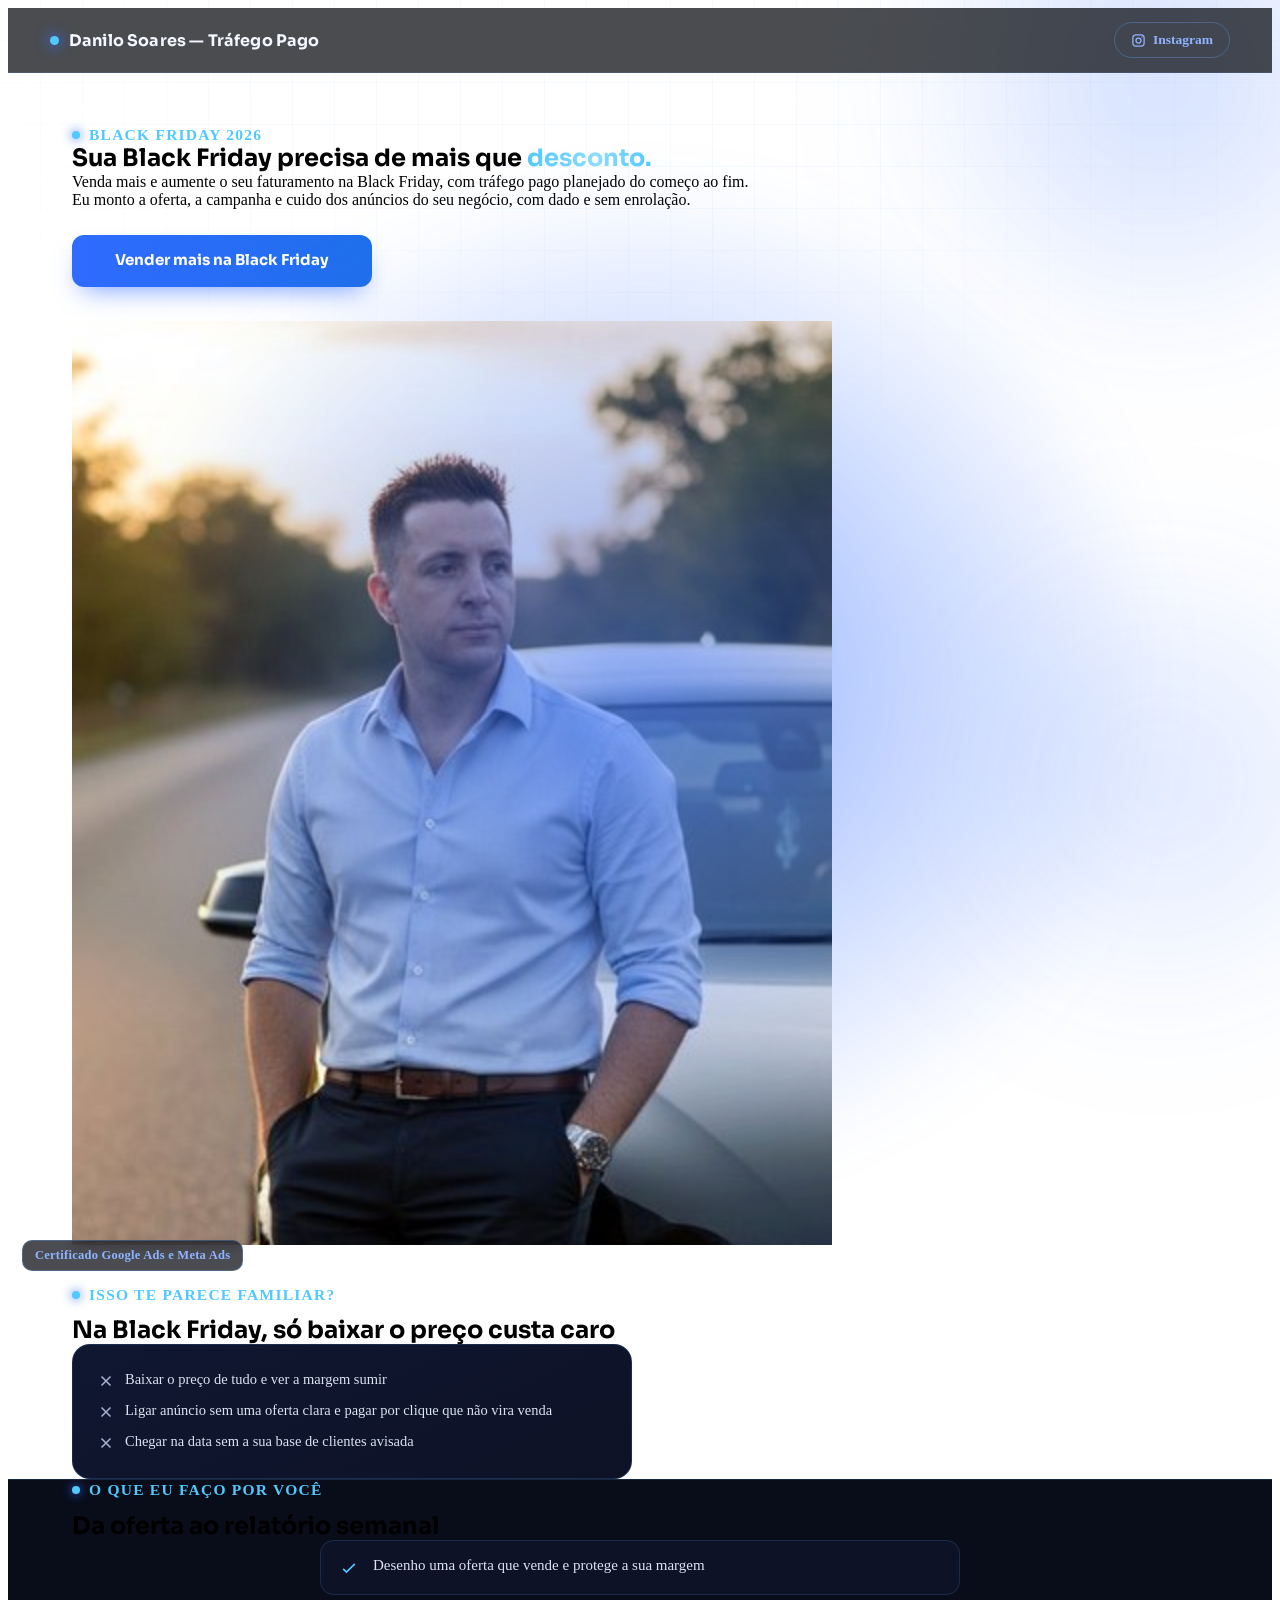
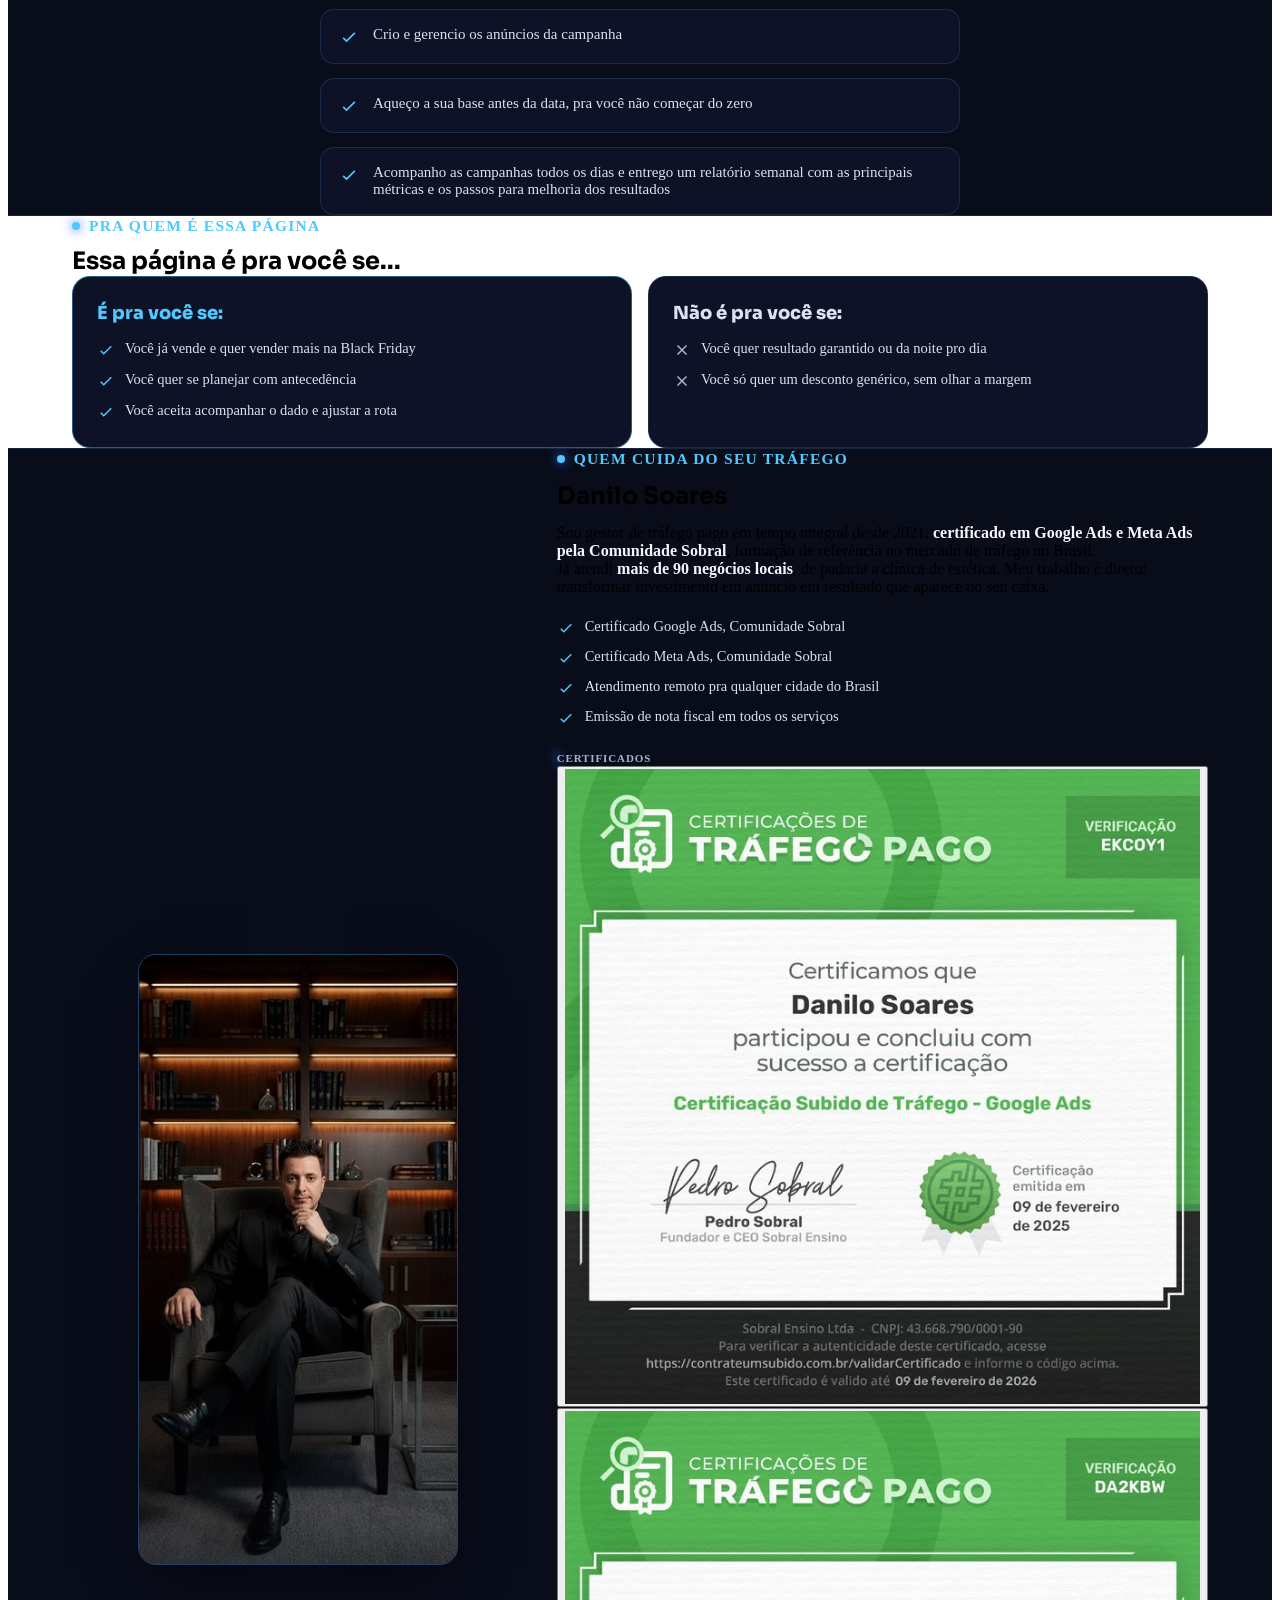
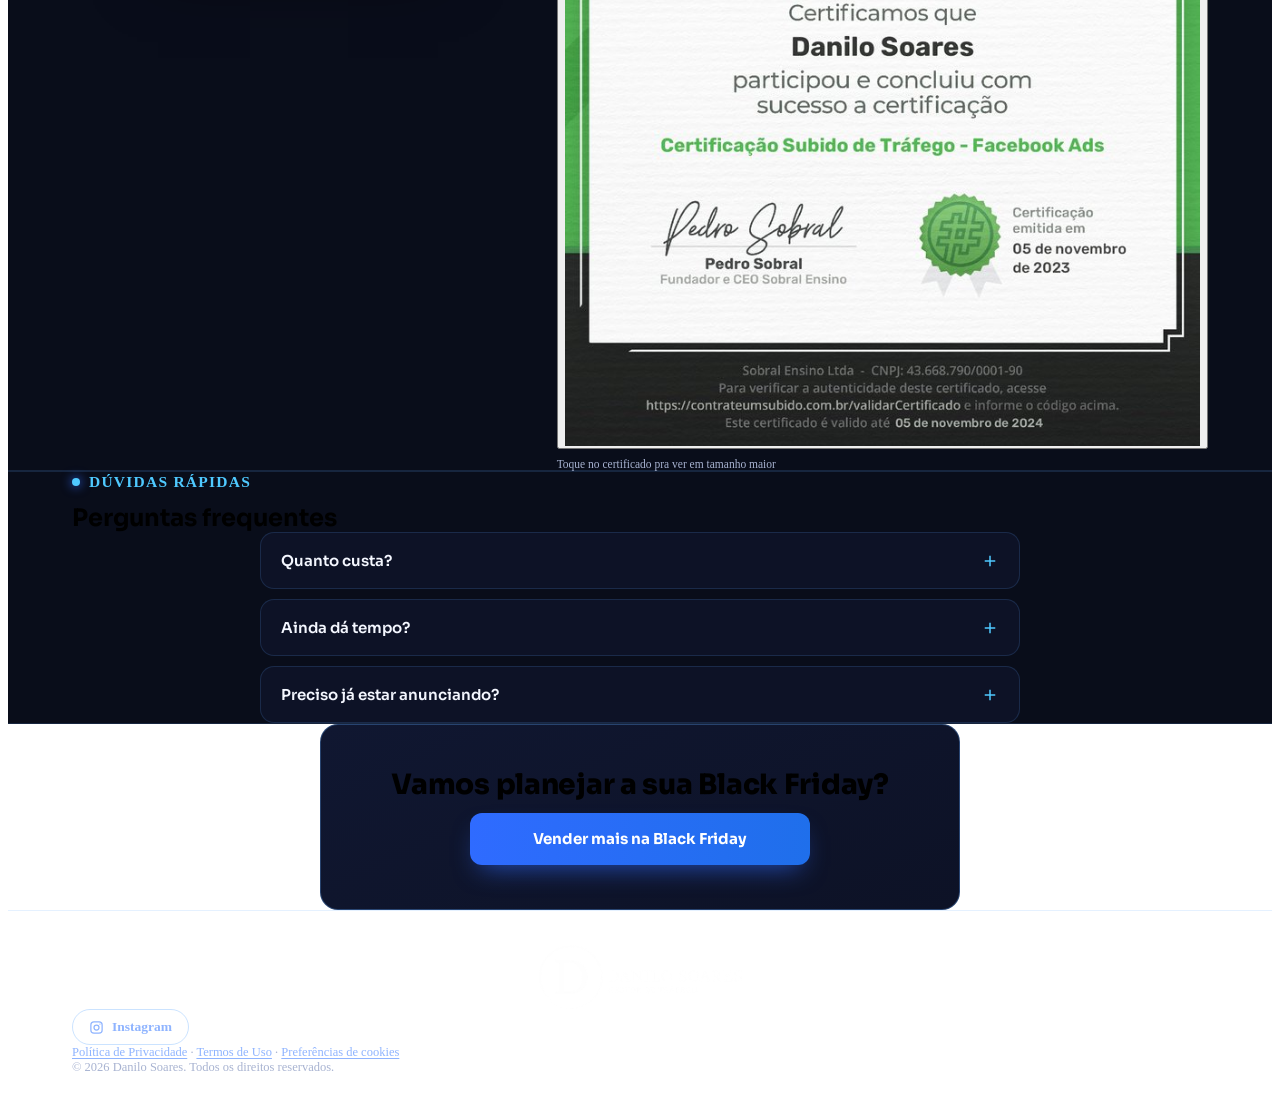
==== black-friday/index.html @ 5915c297 "Add files via upload" ====
<!DOCTYPE html>
<html lang="pt-BR">
<head>
<meta charset="UTF-8">
<meta name="viewport" content="width=device-width, initial-scale=1.0">
<link rel="icon" href="/favicon.ico" sizes="any">
<link rel="icon" type="image/png" sizes="32x32" href="/favicon-32x32.png">
<link rel="icon" type="image/png" sizes="16x16" href="/favicon-16x16.png">
<link rel="apple-touch-icon" href="/apple-touch-icon.png">
<title>Danilo Soares — Black Friday</title>
<meta name="description" content="Tráfego pago planejado do começo ao fim pra você vender mais e aumentar o faturamento do seu negócio na Black Friday.">
<link rel="canonical" href="https://www.odanilosoares.com.br/black-friday">
<meta property="og:type" content="website">
<meta property="og:site_name" content="Danilo Soares">
<meta property="og:locale" content="pt_BR">
<meta property="og:url" content="https://www.odanilosoares.com.br/black-friday">
<meta property="og:title" content="Danilo Soares — Black Friday">
<meta property="og:description" content="Tráfego pago planejado do começo ao fim pra você vender mais e aumentar o faturamento do seu negócio na Black Friday.">
<meta property="og:image" content="https://www.odanilosoares.com.br/black-friday/assets/img/og-danilo.jpg">
<meta property="og:image:width" content="1200">
<meta property="og:image:height" content="630">
<meta name="twitter:card" content="summary_large_image">
<meta name="twitter:title" content="Danilo Soares — Black Friday">
<meta name="twitter:description" content="Tráfego pago planejado do começo ao fim pra você vender mais e aumentar o faturamento do seu negócio na Black Friday.">
<meta name="twitter:image" content="https://www.odanilosoares.com.br/black-friday/assets/img/og-danilo.jpg">
<link rel="preconnect" href="https://fonts.googleapis.com">
<link rel="preconnect" href="https://fonts.gstatic.com" crossorigin>
<link href="https://fonts.googleapis.com/css2?family=Inter:wght@400;500;600&family=Sora:wght@600;700;800&display=swap" rel="stylesheet">
<link rel="stylesheet" href="/assets/css/base.css">
<link rel="stylesheet" href="/assets/css/black-friday.css">
<script src="/consent.js"></script>
<!-- Google Tag Manager -->
<script>(function(w,d,s,l,i){w[l]=w[l]||[];w[l].push({'gtm.start':
new Date().getTime(),event:'gtm.js'});var f=d.getElementsByTagName(s)[0],
j=d.createElement(s),dl=l!='dataLayer'?'&l='+l:'';j.async=true;j.src=
'https://www.googletagmanager.com/gtm.js?id='+i+dl;f.parentNode.insertBefore(j,f);
})(window,document,'script','dataLayer','GTM-MLM5XD5P');</script>
<!-- End Google Tag Manager -->
<script type="application/ld+json">
{
  "@context": "https://schema.org",
  "@type": "Service",
  "serviceType": "Gestão de tráfego pago para Black Friday",
  "name": "Tráfego pago para Black Friday",
  "provider": {
    "@type": "Person",
    "name": "Danilo Soares",
    "sameAs": "https://www.instagram.com/odanilo.soares"
  },
  "areaServed": "BR",
  "url": "https://www.odanilosoares.com.br/black-friday",
  "description": "Tráfego pago planejado do começo ao fim pra você vender mais e aumentar o faturamento do seu negócio na Black Friday.",
  "image": "https://www.odanilosoares.com.br/black-friday/assets/img/og-danilo.jpg"
}
</script>
</head>
<body>
<!-- Google Tag Manager (noscript) -->
<noscript><iframe src="https://www.googletagmanager.com/ns.html?id=GTM-MLM5XD5P"
height="0" width="0" style="display:none;visibility:hidden"></iframe></noscript>
<!-- End Google Tag Manager (noscript) -->

<div class="bg-fx">
  <div class="bg-grid"></div>
  <div class="blob blob-1"></div>
  <div class="blob blob-2"></div>
  <div class="blob blob-3"></div>
</div>

<main>

  <header>
    <div class="wrap bar">
      <a class="brand" href="/inicial" aria-label="Ir para a página inicial"><span class="brand-dot"></span>Danilo Soares — Tráfego Pago</a>
      <div class="header-actions">
        <a class="header-cta header-cta-icon" href="https://www.instagram.com/odanilo.soares" target="_blank" rel="noopener" aria-label="Instagram">
          <svg viewBox="0 0 24 24" fill="none" stroke="currentColor" stroke-width="2"><rect x="3" y="3" width="18" height="18" rx="5"/><circle cx="12" cy="12" r="4"/><circle cx="17.5" cy="6.5" r="1" fill="currentColor" stroke="none"/></svg>
          <span class="ig-label-short">Insta</span>
          <span class="ig-label">Instagram</span>
        </a>
      </div>
    </div>
  </header>

  <section class="hero">
    <div class="wrap hero-grid">
      <div class="hero-copy">
        <span class="eyebrow">Black Friday 2026</span>
        <h1>Sua Black Friday precisa de mais que <span>desconto.</span></h1>
        <p class="hero-h2">Venda mais e aumente o seu faturamento na <span class="hl">Black Friday</span>, com tráfego pago planejado do começo ao fim.</p>
        <p class="hero-sub">Eu monto a oferta, a campanha e cuido dos anúncios do seu negócio, com dado e sem enrolação.</p>
        <div class="hero-cta">
          <a class="btn" href="https://wa.me/5519992346860?text=Ol%C3%A1%2C%20Danilo.%20Vim%20pela%20p%C3%A1gina%20de%20Black%20Friday%20e%20quero%20vender%20mais." target="_blank" rel="noopener">Vender mais na Black Friday</a>
        </div>
      </div>
      <div class="hero-photo-wrap">
        <div class="hero-photo-glow"></div>
        <div class="hero-photo">
          <img src="/black-friday/assets/img/hero-danilo-v3.jpg" srcset="/black-friday/assets/img/hero-danilo-v3-380w.jpg 380w, /black-friday/assets/img/hero-danilo-v3.jpg 760w" sizes="(min-width:760px) 380px, 360px" alt="Danilo Soares, gestor de tráfego pago" width="760" height="924" style="height:auto" fetchpriority="high">
          <span class="hero-tag">Certificado Google Ads e Meta Ads</span>
        </div>
      </div>
    </div>
  </section>

  <section id="identificacao">
    <div class="wrap">
      <div class="section-head">
        <span class="eyebrow">Isso te parece familiar?</span>
        <h2>Na Black Friday, só baixar o preço custa caro</h2>
      </div>
      <div class="dd-grid single">
        <div class="dd-card cansado">
          <ul class="dd-list">
            <li><svg viewBox="0 0 24 24" fill="none" stroke="currentColor" stroke-width="2"><path d="m6 6 12 12M18 6 6 18"/></svg>Baixar o preço de tudo e ver a margem sumir</li>
            <li><svg viewBox="0 0 24 24" fill="none" stroke="currentColor" stroke-width="2"><path d="m6 6 12 12M18 6 6 18"/></svg>Ligar anúncio sem uma oferta clara e pagar por clique que não vira venda</li>
            <li><svg viewBox="0 0 24 24" fill="none" stroke="currentColor" stroke-width="2"><path d="m6 6 12 12M18 6 6 18"/></svg>Chegar na data sem a sua base de clientes avisada</li>
          </ul>
        </div>
      </div>
    </div>
  </section>

  <section id="faco" style="background:var(--bg-alt);border-top:1px solid var(--border);border-bottom:1px solid var(--border);">
    <div class="wrap">
      <div class="section-head">
        <span class="eyebrow">O que eu faço por você</span>
        <h2>Da oferta ao relatório semanal</h2>
      </div>
      <ul class="check-grid">
        <li><svg viewBox="0 0 24 24" fill="none" stroke="currentColor" stroke-width="2"><path d="m5 13 4 4L19 7"/></svg>Desenho uma oferta que vende e protege a sua margem</li>
        <li><svg viewBox="0 0 24 24" fill="none" stroke="currentColor" stroke-width="2"><path d="m5 13 4 4L19 7"/></svg>Crio e gerencio os anúncios da campanha</li>
        <li><svg viewBox="0 0 24 24" fill="none" stroke="currentColor" stroke-width="2"><path d="m5 13 4 4L19 7"/></svg>Aqueço a sua base antes da data, pra você não começar do zero</li>
        <li><svg viewBox="0 0 24 24" fill="none" stroke="currentColor" stroke-width="2"><path d="m5 13 4 4L19 7"/></svg>Acompanho as campanhas todos os dias e entrego um relatório semanal com as principais métricas e os passos para melhoria dos resultados</li>
      </ul>
    </div>
  </section>

  <section id="filtro">
    <div class="wrap">
      <div class="section-head">
        <span class="eyebrow">Pra quem é essa página</span>
        <h2>Essa página é pra você se...</h2>
      </div>
      <div class="filtro-grid">
        <div class="filtro-card sim">
          <h3>É pra você se:</h3>
          <ul class="filtro-list">
            <li><svg viewBox="0 0 24 24" fill="none" stroke="currentColor" stroke-width="2"><path d="m5 13 4 4L19 7"/></svg>Você já vende e quer vender mais na Black Friday</li>
            <li><svg viewBox="0 0 24 24" fill="none" stroke="currentColor" stroke-width="2"><path d="m5 13 4 4L19 7"/></svg>Você quer se planejar com antecedência</li>
            <li><svg viewBox="0 0 24 24" fill="none" stroke="currentColor" stroke-width="2"><path d="m5 13 4 4L19 7"/></svg>Você aceita acompanhar o dado e ajustar a rota</li>
          </ul>
        </div>
        <div class="filtro-card nao">
          <h3>Não é pra você se:</h3>
          <ul class="filtro-list">
            <li><svg viewBox="0 0 24 24" fill="none" stroke="currentColor" stroke-width="2"><path d="m6 6 12 12M18 6 6 18"/></svg>Você quer resultado garantido ou da noite pro dia</li>
            <li><svg viewBox="0 0 24 24" fill="none" stroke="currentColor" stroke-width="2"><path d="m6 6 12 12M18 6 6 18"/></svg>Você só quer um desconto genérico, sem olhar a margem</li>
          </ul>
        </div>
      </div>
    </div>
  </section>

  <section id="credibilidade" class="sobre">
    <div class="wrap sobre-grid">
      <div class="sobre-photo">
        <img src="/black-friday/assets/img/sobre-danilo.jpg" srcset="/black-friday/assets/img/sobre-danilo-320w.jpg 320w, /black-friday/assets/img/sobre-danilo.jpg 700w" sizes="320px" alt="Danilo Soares" width="700" height="1339" style="height:auto" loading="lazy">
      </div>
      <div class="sobre-copy">
        <span class="eyebrow">Quem cuida do seu tráfego</span>
        <h2 style="margin-top:14px;">Danilo Soares</h2>
        <p style="margin-top:14px;">Sou gestor de tráfego pago em tempo integral desde 2021, <strong>certificado em Google Ads e Meta Ads pela Comunidade Sobral</strong>, formação de referência no mercado de tráfego no Brasil.</p>
        <p>Já atendi <strong>mais de 90 negócios locais</strong>, de padaria a clínica de estética. Meu trabalho é direto: transformar investimento em anúncio em resultado que aparece no seu caixa.</p>
        <ul class="cred-list">
          <li><svg viewBox="0 0 24 24" fill="none" stroke="currentColor" stroke-width="2"><path d="m5 13 4 4L19 7"/></svg>Certificado Google Ads, Comunidade Sobral</li>
          <li><svg viewBox="0 0 24 24" fill="none" stroke="currentColor" stroke-width="2"><path d="m5 13 4 4L19 7"/></svg>Certificado Meta Ads, Comunidade Sobral</li>
          <li><svg viewBox="0 0 24 24" fill="none" stroke="currentColor" stroke-width="2"><path d="m5 13 4 4L19 7"/></svg>Atendimento remoto pra qualquer cidade do Brasil</li>
          <li><svg viewBox="0 0 24 24" fill="none" stroke="currentColor" stroke-width="2"><path d="m5 13 4 4L19 7"/></svg>Emissão de nota fiscal em todos os serviços</li>
        </ul>
        <div class="cert-caption">
          <span class="eyebrow" style="font-size:11px;">Certificados</span>
          <div class="cert-row">
            <button type="button" class="cert-card" data-full="/black-friday/assets/img/cert-google-ads.jpg" data-alt="Certificado Google Ads, Comunidade Sobral">
              <img src="/black-friday/assets/img/cert-google-ads.jpg" alt="Certificado Google Ads, Comunidade Sobral" width="700" height="700" style="height:auto" loading="lazy">
            </button>
            <button type="button" class="cert-card" data-full="/black-friday/assets/img/cert-meta-ads.jpg" data-alt="Certificado Meta Ads, Comunidade Sobral">
              <img src="/black-friday/assets/img/cert-meta-ads.jpg" alt="Certificado Meta Ads, Comunidade Sobral" width="700" height="700" style="height:auto" loading="lazy">
            </button>
          </div>
          <span>Toque no certificado pra ver em tamanho maior</span>
        </div>
      </div>
    </div>
  </section>

  <section id="faq" style="background:var(--bg-alt);border-top:1px solid var(--border);border-bottom:1px solid var(--border);">
    <div class="wrap">
      <div class="section-head">
        <span class="eyebrow">Dúvidas rápidas</span>
        <h2>Perguntas frequentes</h2>
      </div>
      <div class="faq-list">

        <div class="faq-item">
          <button class="faq-q">Quanto custa?
            <svg viewBox="0 0 24 24" fill="none" stroke="currentColor" stroke-width="2"><path d="M12 5v14M5 12h14"/></svg>
          </button>
          <div class="faq-a"><div class="faq-a-inner">Não trabalho com tabela fixa. Cada negócio tem uma realidade diferente, então eu avalio o seu caso e monto uma proposta sob medida.</div></div>
        </div>

        <div class="faq-item">
          <button class="faq-q">Ainda dá tempo?
            <svg viewBox="0 0 24 24" fill="none" stroke="currentColor" stroke-width="2"><path d="M12 5v14M5 12h14"/></svg>
          </button>
          <div class="faq-a"><div class="faq-a-inner">A Black Friday é em 27/11. Quanto antes a oferta estiver desenhada, mais tempo você tem pra preparar a base e testar.</div></div>
        </div>

        <div class="faq-item">
          <button class="faq-q">Preciso já estar anunciando?
            <svg viewBox="0 0 24 24" fill="none" stroke="currentColor" stroke-width="2"><path d="M12 5v14M5 12h14"/></svg>
          </button>
          <div class="faq-a"><div class="faq-a-inner">Não. Se você ainda não anuncia, eu começo pela oferta e pela base. Se já anuncia, eu reviso o que existe.</div></div>
        </div>

      </div>
    </div>
  </section>

  <section id="cta-final">
    <div class="wrap">
      <div class="cta-final">
        <h2>Vamos planejar a sua Black Friday?</h2>
        <a class="btn" href="https://wa.me/5519992346860?text=Ol%C3%A1%2C%20Danilo.%20Vim%20pela%20p%C3%A1gina%20de%20Black%20Friday%20e%20quero%20vender%20mais." target="_blank" rel="noopener">Vender mais na Black Friday</a>
      </div>
    </div>
  </section>

  <div class="lightbox" id="lightbox">
    <button type="button" class="lightbox-close" id="lightboxClose" aria-label="Fechar">
      <svg viewBox="0 0 24 24" fill="none" stroke="currentColor" stroke-width="2"><path d="m6 6 12 12M18 6 6 18"/></svg>
    </button>
    <img id="lightboxImg" src="" alt="">
  </div>

  <footer>
    <div class="wrap footer-grid">
      <div class="brand"><img class="footer-logo" src="/assets/img/logo-danilo-branco.png" alt="Danilo Soares, gestor de tráfego" width="406" height="128" style="height:auto" loading="lazy"></div>
      <a class="footer-social" href="https://www.instagram.com/odanilo.soares" target="_blank" rel="noopener">
        <svg viewBox="0 0 24 24" fill="none" stroke="currentColor" stroke-width="2"><rect x="3" y="3" width="18" height="18" rx="5"/><circle cx="12" cy="12" r="4"/><circle cx="17.5" cy="6.5" r="1" fill="currentColor" stroke="none"/></svg>
        Instagram
      </a>
      <p class="legal-links"><a href="/politica-de-privacidade">Política de Privacidade</a> &middot; <a href="/termos-de-uso">Termos de Uso</a> &middot; <a href="#" onclick="if(window.abrirPreferenciasCookies){window.abrirPreferenciasCookies();}return false;">Preferências de cookies</a></p>
      <p>© 2026 Danilo Soares. Todos os direitos reservados.</p>
    </div>
  </footer>

</main>

<script src="/assets/js/main.js"></script>

</body>
</html>
---- assets/css/base.css ----
:root{--bg:#05070d;
    --bg-alt:#090d1a;
    --panel:#0d1226;
    --panel-2:#101731;
    --border:rgba(94,169,255,0.16);
    --border-strong:rgba(94,169,255,0.32);
    --blue:#2f6bff;
    --blue-bright:#4fc9ff;
    --blue-soft:#8fb4ff;
    --text:#f4f7ff;
    --text-muted:#dbe2f2;
    --text-faint:#a8b3d1;
    --text-strong:#ffffff;
    --blue-end:#1f6feb;
    --wa-a:#0e7f3f;
    --wa-b:#138744;
    --glow:rgba(47,107,255,0.5);
    --radius:18px;
    --maxw:1180px;}
*{box-sizing:border-box;}
html{scroll-behavior:smooth;}
h1,h2,h3,h4{font-family:"Sora",system-ui,sans-serif;
    margin:0;
    line-height:1.15;}
p{margin:0;}
a{color:inherit;text-decoration:none;}
img{max-width:100%;display:block;}
.wrap{max-width:var(--maxw);margin:0 auto;padding:0 22px;}
.eyebrow{display:inline-flex;align-items:flex-start;gap:9px;
    font-size:15.5px;font-weight:700;letter-spacing:.08em;text-transform:uppercase;
    line-height:1.3;
    color:var(--blue-bright);}
.eyebrow::before{content:"";width:8px;height:8px;margin-top:6px;border-radius:50%;background:var(--blue-bright);box-shadow:0 0 10px 2px var(--glow);flex-shrink:0;}
.bg-grid{position:absolute;inset:-2px;
    background-image:
      linear-gradient(rgba(94,169,255,0.055) 1px, transparent 1px),
      linear-gradient(90deg, rgba(94,169,255,0.055) 1px, transparent 1px);
    background-size:42px 42px;
    mask-image:radial-gradient(ellipse 80% 60% at 50% 0%, black 40%, transparent 85%);}
.blob{position:absolute;border-radius:50%;filter:blur(90px);opacity:.55;}
.blob-1{width:520px;height:520px;background:radial-gradient(circle, rgba(47,107,255,.55), transparent 70%);top:-180px;right:-140px;}
.blob-3{width:480px;height:480px;background:radial-gradient(circle, rgba(47,107,255,.4), transparent 70%);bottom:-120px;right:-120px;}
main{position:relative;z-index:1;}
header{position:sticky;top:0;z-index:40;
    background:rgba(5,7,13,0.72);
    backdrop-filter:blur(10px);
    border-bottom:1px solid var(--border);}
header .bar{display:flex;align-items:center;justify-content:space-between;padding:14px 0;}
.brand{display:flex;align-items:center;gap:10px;font-family:"Sora";font-weight:700;font-size:16px;letter-spacing:.01em;}
.brand-dot{width:9px;height:9px;border-radius:50%;background:var(--blue-bright);box-shadow:0 0 12px 3px var(--glow);}
.header-cta{font-size:13.5px;font-weight:600;padding:9px 16px;border-radius:999px;
    border:1px solid var(--border-strong);color:var(--blue-soft);
    display:flex;align-items:center;gap:7px;white-space:nowrap;}
.header-cta svg{width:15px;height:15px;flex:none;}
.header-actions{display:flex;align-items:center;gap:8px;}
.header-cta-icon{padding:9px 16px;}
.header-cta-icon .ig-label{display:none;}
.hero{padding:52px 0 40px;position:relative;}
.hero-grid{display:grid;grid-template-columns:1fr;gap:34px;align-items:center;}
.hero-copy{text-align:center;}
.hero h1 span{background:linear-gradient(92deg,var(--blue-bright),#8fdcff 55%,var(--blue-bright));
    -webkit-background-clip:text;background-clip:text;color:transparent;}
.hero-photo-glow{position:absolute;inset:-8%;
    background:radial-gradient(closest-side, rgba(47,107,255,.55), transparent 72%);
    filter:blur(30px);z-index:0;}
.hero-tag{position:absolute;left:14px;bottom:14px;z-index:3;
    background:rgba(5,8,16,.72);backdrop-filter:blur(6px);
    border:1px solid var(--border-strong);
    padding:7px 12px;border-radius:10px;
    font-size:12.5px;font-weight:600;color:var(--blue-soft);letter-spacing:.02em;}
.hero-scroll{margin-top:30px;text-align:center;font-size:13px;color:var(--text-faint);
    display:flex;flex-direction:column;align-items:center;gap:6px;}
.hero-scroll svg{width:16px;height:16px;animation:bob 1.8s ease-in-out infinite;}
.trust{border-top:1px solid var(--border);
    border-bottom:1px solid var(--border);
    background:linear-gradient(180deg, rgba(16,23,49,.5), rgba(9,13,26,.2));
    padding:26px 0;}
.trust-grid{display:grid;grid-template-columns:1fr;gap:18px;text-align:center;}
.trust-item{padding:6px 10px;}
.trust-item strong{display:block;font-family:"Sora";font-weight:800;font-size:clamp(18px,4.6vw,24px);color:var(--blue-bright);
    letter-spacing:-0.01em;white-space:nowrap;}
.trust-item span{display:block;margin-top:3px;font-size:12.5px;color:var(--text-muted);}
.section-head .eyebrow{margin-bottom:12px;}
.section-head p{margin-top:12px;color:var(--text-muted);font-size:15.5px;}
.services-grid{display:grid;grid-template-columns:1fr;gap:16px;}
.service-card{position:relative;display:flex;flex-direction:column;align-items:flex-start;
    background:linear-gradient(155deg, var(--panel-2), var(--panel));
    border:1px solid var(--border);
    border-radius:var(--radius);
    padding:26px 22px 24px;
    transition:border-color .25s ease, transform .25s ease;}
.service-card::before{content:"";position:absolute;inset:0;border-radius:inherit;padding:1px;
    background:linear-gradient(140deg, rgba(94,169,255,.5), transparent 40%);
    -webkit-mask:linear-gradient(#000 0 0) content-box, linear-gradient(#000 0 0);
    -webkit-mask-composite:xor;mask-composite:exclude;
    opacity:0;transition:opacity .25s ease;pointer-events:none;}
.service-card:hover{border-color:var(--border-strong);transform:translateY(-2px);}
.service-card:hover::before{opacity:1;}
.service-icon{width:46px;height:46px;border-radius:12px;
    background:rgba(47,107,255,.14);border:1px solid var(--border-strong);
    display:flex;align-items:center;justify-content:center;margin-bottom:16px;}
.service-icon svg{width:22px;height:22px;color:var(--blue-bright);}
.service-card h3{font-size:18px;font-weight:800;color:var(--text-strong);margin-bottom:8px;}
.service-card p{flex:1;font-size:14.5px;font-weight:500;color:var(--text-muted);margin-bottom:18px;}
.service-card .tag{display:inline-block;font-family:"Sora";font-size:13px;font-weight:700;letter-spacing:.03em;text-transform:uppercase;
    color:var(--blue-bright);background:rgba(47,107,255,.16);border:1px solid var(--border-strong);
    padding:5px 12px;border-radius:999px;margin-bottom:14px;}
.btn{display:inline-flex;align-items:center;justify-content:center;gap:8px;
    width:100%;min-height:52px;padding:14px 20px;border-radius:12px;
    font-family:"Sora",system-ui,sans-serif;font-weight:700;font-size:15px;line-height:1.25;text-align:center;
    background:linear-gradient(92deg,var(--blue),var(--blue-end));
    color:#fff;border:none;cursor:pointer;
    box-shadow:0 12px 26px -10px rgba(47,107,255,.65);
    transition:filter .2s ease, transform .2s ease;}
.btn svg{width:18px;height:18px;flex:none;}
.service-card .btn{align-self:stretch;}
@media (min-width:1020px){.service-card .btn{min-height:68px;}}
.btn:hover{filter:brightness(1.08);transform:translateY(-1px);}
.btn.btn-outline{background:transparent;border:1px solid var(--border-strong);color:var(--blue-soft);
    box-shadow:none;}
.btn.btn-wa{background:linear-gradient(92deg,var(--wa-a),var(--wa-b));color:#fff;box-shadow:0 12px 26px -10px rgba(19,135,68,.55);}
.cert-card:hover{transform:translateY(-3px);border-color:var(--blue-bright);}
.cert-card img{width:100%;display:block;}
.cert-caption{margin-top:24px;}
.cert-caption span{display:block;font-size:11.5px;color:var(--text-faint);margin-top:8px;}
.lightbox{position:fixed;inset:0;z-index:100;
    background:rgba(2,4,10,.86);backdrop-filter:blur(4px);
    display:flex;align-items:center;justify-content:center;padding:26px;
    opacity:0;pointer-events:none;transition:opacity .2s ease;}
.lightbox.open{opacity:1;pointer-events:auto;}
.lightbox img{max-width:min(92vw,520px);max-height:86vh;border-radius:14px;border:1px solid var(--border-strong);box-shadow:0 30px 80px -20px rgba(0,0,0,.8);}
.lightbox-close{position:absolute;top:18px;right:18px;width:40px;height:40px;border-radius:50%;
    background:rgba(13,18,38,.85);border:1px solid var(--border-strong);color:var(--text);
    display:flex;align-items:center;justify-content:center;cursor:pointer;}
.lightbox-close svg{width:18px;height:18px;}
.sobre{background:var(--bg-alt);border-top:1px solid var(--border);border-bottom:1px solid var(--border);}
.sobre-grid{display:grid;grid-template-columns:1fr;gap:32px;align-items:center;}
.sobre-photo{position:relative;max-width:320px;margin:0 auto;
    border-radius:var(--radius);overflow:hidden;
    border:1px solid var(--border-strong);
    box-shadow:0 24px 60px -20px rgba(0,0,0,.65);}
.sobre-photo img{filter:grayscale(.15) contrast(1.05) brightness(.98);}
.sobre-photo::after{content:"";position:absolute;inset:0;
    background:linear-gradient(180deg, transparent 55%, rgba(5,7,13,.55));}
.sobre-copy p strong{color:var(--text);font-weight:600;}
.cred-list{list-style:none;padding:0;margin:22px 0 0;display:grid;gap:11px;}
.cred-list li{display:flex;gap:10px;align-items:flex-start;font-size:14.5px;color:var(--text-muted);}
.cred-list svg{width:18px;height:18px;flex:none;margin-top:1px;color:var(--blue-bright);}
.faq-list{max-width:760px;margin:0 auto;display:grid;gap:10px;}
.faq-item{background:var(--panel);border:1px solid var(--border);border-radius:14px;overflow:hidden;}
.faq-q{width:100%;text-align:left;background:none;border:none;color:var(--text);
    font-family:"Sora";font-weight:600;font-size:15px;
    padding:18px 20px;display:flex;justify-content:space-between;align-items:center;gap:14px;
    cursor:pointer;}
.faq-q svg{width:18px;height:18px;flex:none;color:var(--blue-bright);transition:transform .25s ease;}
.faq-item.open .faq-q svg{transform:rotate(45deg);}
.faq-a{max-height:0;overflow:hidden;transition:max-height .3s ease;}
.faq-a-inner{padding:0 20px 18px;color:var(--text-muted);font-size:14.5px;}
footer{border-top:1px solid var(--border);padding:34px 0;}
footer .brand{justify-content:center;}
.footer-logo{width:203px;height:auto;}
footer p{color:var(--text-faint);font-size:12.5px;max-width:420px;}
footer .legal-links a{color:var(--blue-soft,#8fb4ff);text-decoration:underline;text-underline-offset:2px;}
footer .legal-links a:hover{color:var(--blue-bright,#4fc9ff);}
.footer-wa{display:inline-flex;align-items:center;gap:8px;font-size:13.5px;font-weight:600;color:var(--blue-soft);
    border:1px solid var(--border-strong);padding:9px 16px;border-radius:999px;}
.footer-wa svg{width:15px;height:15px;}
.footer-social{display:inline-flex;align-items:center;gap:8px;font-size:13.5px;font-weight:600;color:var(--blue-soft);
    border:1px solid var(--border-strong);padding:9px 16px;border-radius:999px;}
.footer-social svg{width:15px;height:15px;}
header .brand{color:var(--text);text-decoration:none;}
.hero-cta{margin-top:26px;}
.dd-grid{display:grid;grid-template-columns:1fr;gap:16px;}
.dd-card{background:linear-gradient(155deg, var(--panel-2), var(--panel));
    border:1px solid var(--border);
    border-radius:var(--radius);
    padding:26px 24px;}
.dd-card h3{font-size:18px;font-weight:800;color:var(--text-strong);margin-bottom:16px;}
.dd-card.desejo{border-color:var(--border-strong);}
.dd-list{list-style:none;padding:0;margin:0;display:grid;gap:12px;}
.dd-list li{display:flex;gap:10px;align-items:flex-start;font-size:14.5px;font-weight:500;color:var(--text-muted);}
.dd-list svg{width:18px;height:18px;flex:none;margin-top:1px;}
.dd-card.cansado svg{color:var(--text-faint);}
.dd-card.desejo svg{color:var(--blue-bright);}
.filtro-grid{display:grid;grid-template-columns:1fr;gap:16px;}
.filtro-card{background:var(--panel);border:1px solid var(--border);border-radius:var(--radius);
    padding:26px 24px;}
.filtro-card.sim{border-color:rgba(79,201,255,.4);}
.filtro-card h3{font-size:18px;font-weight:800;margin-bottom:16px;}
.filtro-card.sim h3{color:var(--blue-bright);}
.filtro-card.nao h3{color:var(--text-muted);}
.filtro-list{list-style:none;padding:0;margin:0;display:grid;gap:12px;}
.filtro-list li{display:flex;gap:10px;align-items:flex-start;font-size:14.5px;font-weight:500;color:var(--text-muted);}
.filtro-list svg{width:18px;height:18px;flex:none;margin-top:1px;}
.filtro-card.sim svg{color:var(--blue-bright);}
.filtro-card.nao svg{color:var(--text-faint);}
.check-grid{list-style:none;padding:0;margin:0;display:grid;gap:14px;max-width:640px;margin:0 auto;}
.check-grid li{display:flex;gap:14px;align-items:flex-start;
    background:var(--panel);border:1px solid var(--border);border-radius:14px;
    padding:16px 18px;font-size:15px;font-weight:500;color:var(--text-muted);}
.check-grid svg{width:20px;height:20px;flex:none;margin-top:1px;color:var(--blue-bright);}
.steps-grid{display:grid;grid-template-columns:1fr;gap:16px;}
.step-card{background:linear-gradient(155deg, var(--panel-2), var(--panel));
    border:1px solid var(--border);border-radius:var(--radius);
    padding:24px 22px;position:relative;}
.step-num{font-family:"Sora";font-weight:800;font-size:14px;color:var(--blue-bright);
    display:flex;align-items:center;justify-content:center;
    width:34px;height:34px;border-radius:10px;
    background:rgba(47,107,255,.14);border:1px solid var(--border-strong);
    margin-bottom:14px;}
.step-card h3{font-size:18px;font-weight:800;color:var(--text-strong);margin-bottom:8px;}
.step-card p{font-size:14.5px;font-weight:500;color:var(--text-muted);}
.cert-hint{display:block;margin-top:18px;font-size:12.5px;color:var(--text-faint);}
.cta-final{text-align:center;
    background:linear-gradient(155deg, var(--panel-2), var(--panel));
    border:1px solid var(--border-strong);border-radius:var(--radius);
    padding:44px 26px;
    max-width:640px;margin:0 auto;}
.cta-final h2{font-size:clamp(22px,5.4vw,28px);font-weight:800;margin-bottom:12px;letter-spacing:-0.01em;}
.cta-final p{color:var(--text-muted);font-size:15px;margin-bottom:24px;}
.cta-final .btn{max-width:340px;margin:0 auto;}
.metodo-lead{text-align:center;max-width:600px;margin:0 auto 32px;font-size:17px;line-height:1.6;color:var(--text-muted);}
.metodo-lead strong{color:var(--blue-bright);font-weight:700;}
.brand-text-short{display:none;}
.check-grid li strong{color:var(--text);}
.price-grid{display:grid;grid-template-columns:1fr;gap:16px;max-width:640px;margin:0 auto;}
.price-card{background:linear-gradient(155deg, var(--panel-2), var(--panel));
    border:1px solid var(--border);border-radius:var(--radius);
    padding:28px 24px;text-align:center;}
.price-card.kit{border-color:var(--border-strong);}
.price-card h3{font-size:18px;font-weight:800;color:var(--text-strong);margin-bottom:14px;}
.price-tag{font-size:15px;color:var(--text-faint);margin-bottom:4px;line-height:1.4;}
.price-from{display:block;font-family:"Inter";font-weight:600;font-size:15px;color:var(--blue-bright);margin-bottom:4px;letter-spacing:.01em;}
.price-value{font-family:"Sora";font-weight:800;font-size:clamp(36px,7.3vw,46px);color:var(--blue-bright);}
.price-note{font-size:14.5px;color:var(--text-faint);margin-top:10px;}
.price-old{display:block;font-family:"Sora";font-weight:700;font-size:clamp(22px,4.5vw,29px);color:var(--blue-bright);text-decoration:line-through;text-decoration-color:#ff4d4d;text-decoration-thickness:2px;margin-bottom:6px;}
.price-cta{text-align:center;margin-top:26px;color:var(--text-muted);font-size:14.5px;max-width:500px;margin-left:auto;margin-right:auto;}
.price-cta a{color:var(--blue-bright);font-weight:600;}
.addon-list{display:flex;flex-wrap:wrap;gap:10px;justify-content:center;max-width:680px;margin:0 auto;}
.addon-pill{background:var(--panel);border:1px solid var(--border);border-radius:999px;
    padding:11px 18px;font-size:14px;color:var(--text-muted);}
.addon-pill strong{color:var(--text);font-weight:600;}
.model-gallery{display:flex;gap:16px;justify-content:center;flex-wrap:wrap;margin-top:28px;}
.model-card{display:block;width:140px;border-radius:14px;overflow:hidden;
    border:1px solid var(--border-strong);
    box-shadow:0 18px 40px -16px rgba(0,0,0,.6);
    transition:transform .2s ease, border-color .2s ease;
    cursor:zoom-in;background:none;padding:0;font:inherit;text-align:left;}
.model-card:hover{transform:translateY(-3px);border-color:var(--blue-bright);}
.model-card img{width:100%;display:block;}
.model-card-label{display:block;padding:9px 10px;font-size:12px;color:var(--text-muted);background:var(--panel);border-top:1px solid var(--border);}
.model-gallery-hint{display:block;text-align:center;margin-top:14px;font-size:12.5px;color:var(--text-faint);}
#monte-seu-kit .model-gallery{flex-wrap:nowrap;}
@media (max-width:759px){
  header .bar{padding:14px 22px;}
  .brand-text-full{display:none;}
  .brand-text-short{display:inline;}
  .brand{align-items:flex-start;}
  header .brand-dot{margin-top:5px;}
  footer .brand-dot{margin-top:8px;}
  .footer-logo{width:165px;}
  header .wa-header-cta{display:none;}
  #monte-seu-kit .model-gallery{flex-wrap:wrap;display:grid;grid-template-columns:repeat(2,1fr);justify-items:center;gap:14px 12px;}
}
@media (min-width:760px){
  .ig-label-short{display:none;}
  .header-cta-icon .ig-label{display:inline;}
  .hero-copy{text-align:left;}
  .hero-sub{margin:0;}
  .trust-grid{grid-template-columns:repeat(4,1fr);}
  .services-grid{grid-template-columns:repeat(2,1fr);}
  .sobre-grid{grid-template-columns:.82fr 1.18fr;}
  .sobre-copy{text-align:left;}
  .hero-cta{max-width:300px;}
  .dd-grid{grid-template-columns:repeat(2,1fr);}
  .filtro-grid{grid-template-columns:repeat(2,1fr);}
  .price-grid{grid-template-columns:repeat(2,1fr);}
}
@media (min-width:1020px){
  .services-grid{grid-template-columns:repeat(4,1fr);}
}
@keyframes  bob{0%,100%{transform:translateY(0);}50%{transform:translateY(6px);}}
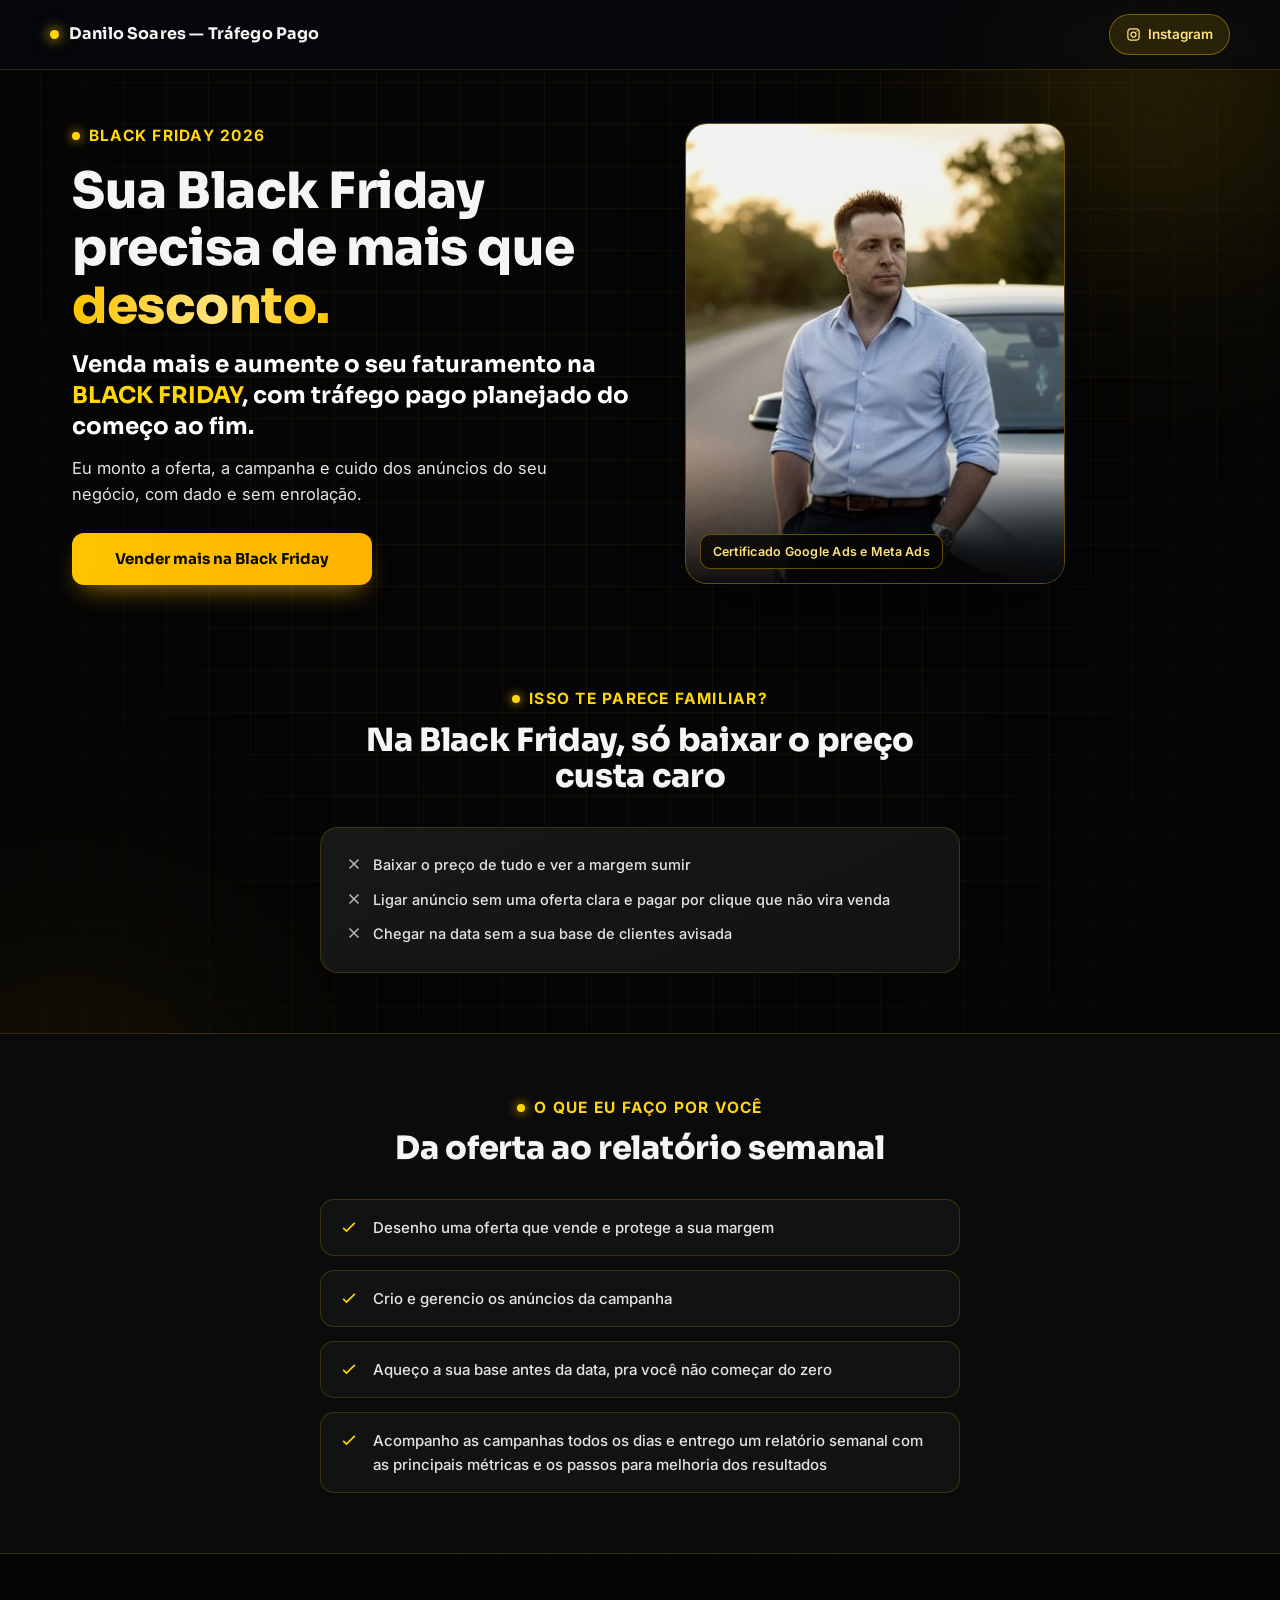
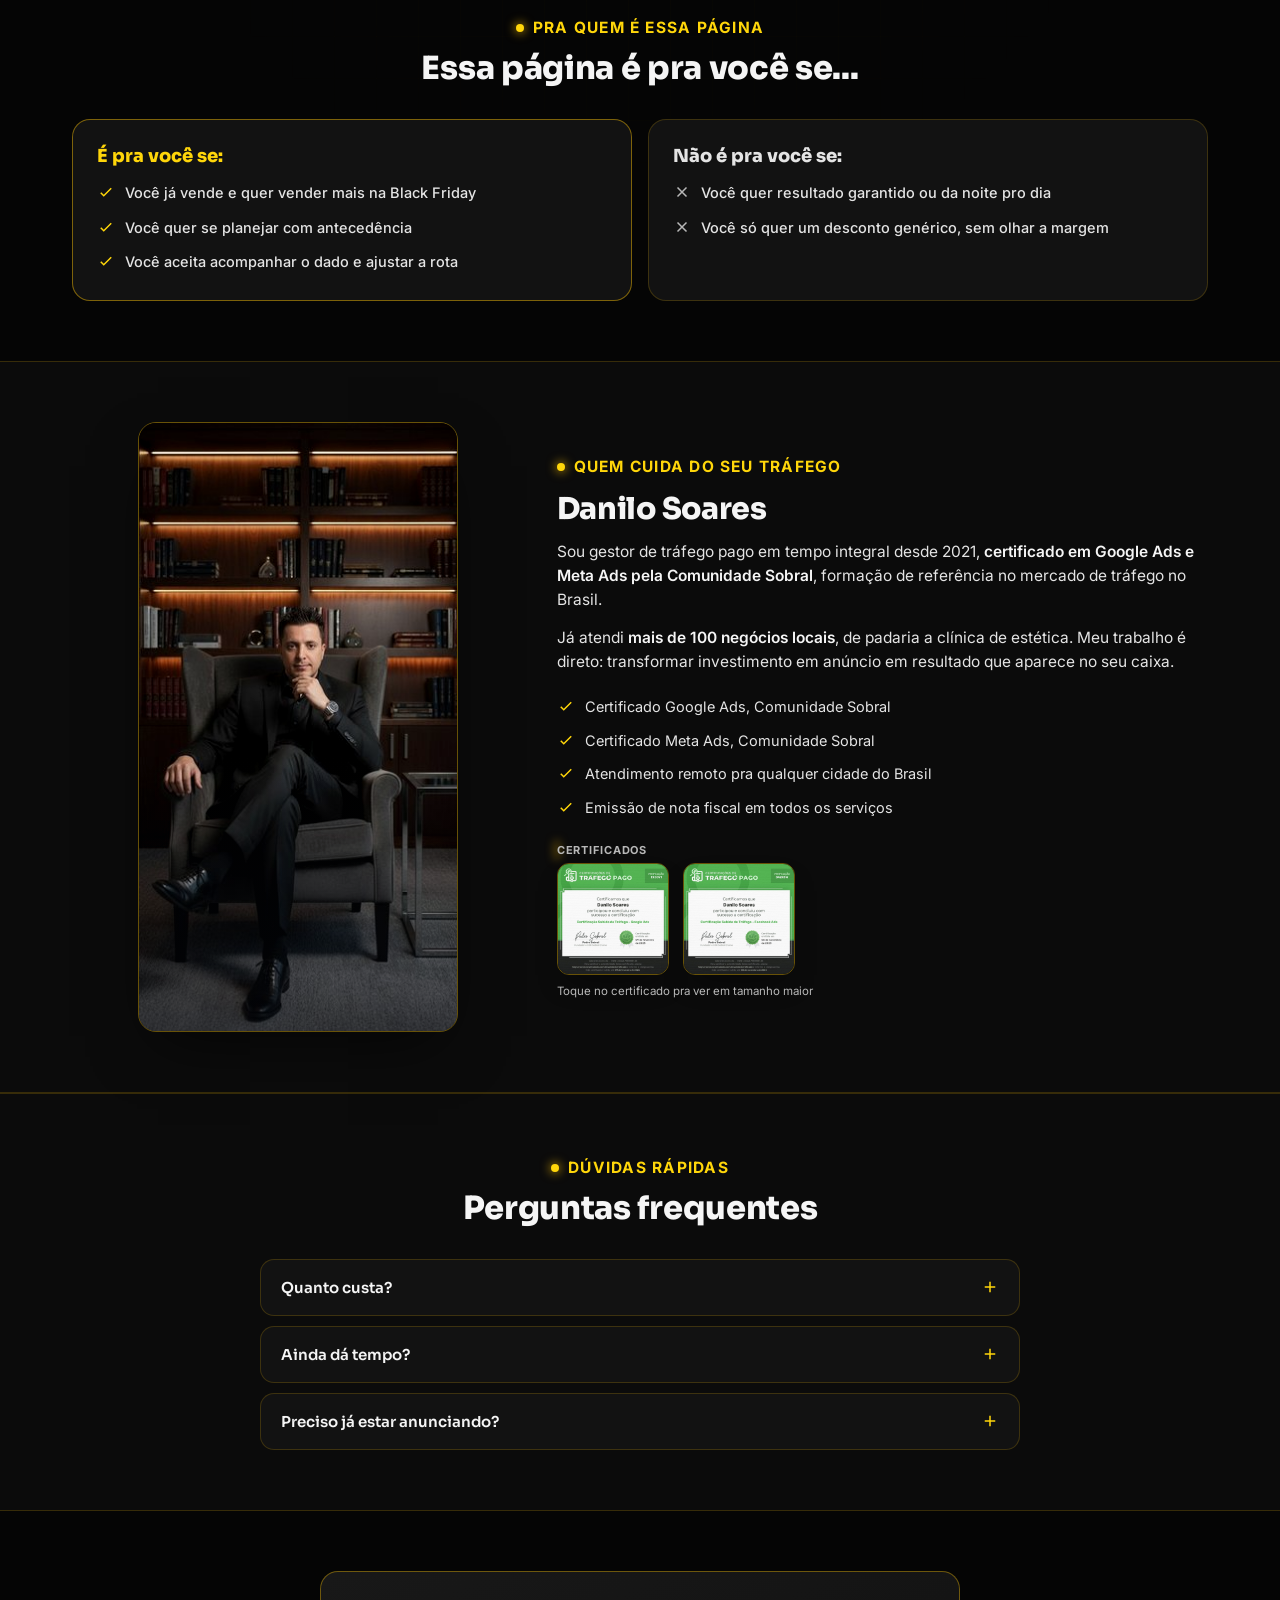
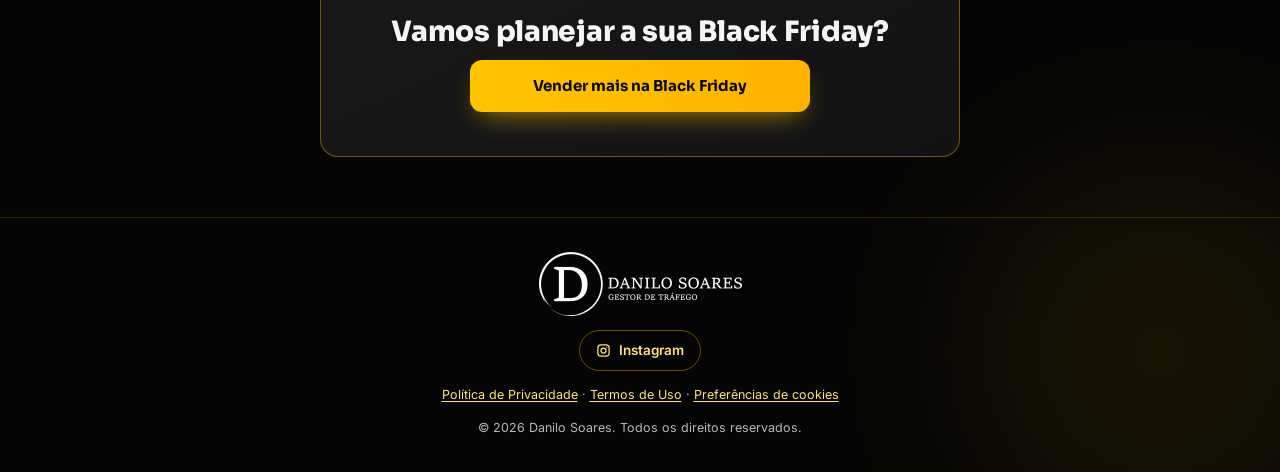
==== commit 86c6acba: "Adiciona LP /mentoria, faixa de numeros animada no hub e atualiza para 100 negocios locais - Nova pa" ====
--- a/black-friday/index.html
+++ b/black-friday/index.html
@@ -171,7 +171,7 @@
         <span class="eyebrow">Quem cuida do seu tráfego</span>
         <h2 style="margin-top:14px;">Danilo Soares</h2>
         <p style="margin-top:14px;">Sou gestor de tráfego pago em tempo integral desde 2021, <strong>certificado em Google Ads e Meta Ads pela Comunidade Sobral</strong>, formação de referência no mercado de tráfego no Brasil.</p>
-        <p>Já atendi <strong>mais de 90 negócios locais</strong>, de padaria a clínica de estética. Meu trabalho é direto: transformar investimento em anúncio em resultado que aparece no seu caixa.</p>
+        <p>Já atendi <strong>mais de 100 negócios locais</strong>, de padaria a clínica de estética. Meu trabalho é direto: transformar investimento em anúncio em resultado que aparece no seu caixa.</p>
         <ul class="cred-list">
           <li><svg viewBox="0 0 24 24" fill="none" stroke="currentColor" stroke-width="2"><path d="m5 13 4 4L19 7"/></svg>Certificado Google Ads, Comunidade Sobral</li>
           <li><svg viewBox="0 0 24 24" fill="none" stroke="currentColor" stroke-width="2"><path d="m5 13 4 4L19 7"/></svg>Certificado Meta Ads, Comunidade Sobral</li>
--- a/assets/css/black-friday.css
+++ b/assets/css/black-friday.css
@@ -0,0 +1,95 @@
+body{margin:0;
+    background:var(--bg);
+    color:var(--text);
+    font-family:"Inter",system-ui,sans-serif;
+    font-size:16px;
+    line-height:1.55;
+    -webkit-font-smoothing:antialiased;
+    overflow-x:hidden;
+    position:relative;}
+.bg-fx{position:absolute;inset:0;z-index:0;pointer-events:none;overflow:hidden;}
+.blob-2{width:460px;height:460px;background:radial-gradient(circle, rgba(79,201,255,.35), transparent 70%);top:900px;left:-160px;}
+.hero h1{font-size:clamp(30px,7.4vw,50px);
+    font-weight:800;
+    margin:16px 0 14px;
+    letter-spacing:-0.01em;}
+.hero-sub{font-size:16.5px;color:var(--text-muted);max-width:540px;margin:0 auto;}
+.hero-photo-wrap{position:relative;max-width:360px;margin:0 auto;}
+.hero-photo{position:relative;z-index:1;
+    border-radius:22px;
+    overflow:hidden;
+    border:1px solid var(--border-strong);
+    box-shadow:0 30px 70px -20px rgba(0,0,0,.7), 0 0 0 1px rgba(255,255,255,.02) inset;}
+.hero-photo img{width:100%;display:block;
+    filter:grayscale(.28) contrast(1.12) brightness(.94) saturate(1.05);}
+.hero-photo::after{content:"";position:absolute;inset:0;
+    background:linear-gradient(160deg, rgba(47,107,255,.38), transparent 45%),
+               linear-gradient(0deg, rgba(5,7,13,.75), transparent 38%);
+    mix-blend-mode:color-dodge;opacity:.5;pointer-events:none;}
+.hero-photo::before{content:"";position:absolute;inset:0;
+    background:linear-gradient(0deg, rgba(5,7,13,.92) 0%, transparent 30%);
+    z-index:2;pointer-events:none;}
+section{padding:60px 0;}
+.section-head{text-align:center;max-width:600px;margin:0 auto 32px;}
+.section-head h2{font-size:clamp(24px,5.6vw,32px);font-weight:800;letter-spacing:-0.01em;}
+.cert-row{display:flex;gap:14px;margin-top:6px;flex-wrap:wrap;}
+.cert-card{display:block;width:112px;border-radius:12px;overflow:hidden;
+    border:1px solid var(--border-strong);
+    box-shadow:0 14px 30px -14px rgba(0,0,0,.6);
+    transition:transform .2s ease, border-color .2s ease;
+    cursor:zoom-in;background:none;padding:0;font:inherit;}
+.sobre-copy h2{font-size:clamp(23px,5.4vw,30px);font-weight:800;letter-spacing:-0.01em;}
+.sobre-copy p{color:var(--text-muted);font-size:15.5px;margin-bottom:14px;text-align:left;}
+.faq-item.open .faq-a{max-height:260px;}
+.footer-grid{display:flex;flex-direction:column;gap:14px;align-items:center;text-align:center;}
+@media (min-width:760px){
+  .hero-grid{grid-template-columns:1.05fr .95fr;text-align:left;}
+  .hero-photo-wrap{max-width:380px;margin:0;}
+  .steps-grid{grid-template-columns:repeat(3,1fr);}
+}
+@media (min-width:1020px){
+  .steps-grid{grid-template-columns:repeat(3,1fr);}
+}
+/* Black Friday: diferenças desta página */
+.hero-h2{font-family:"Sora",system-ui,sans-serif;font-size:clamp(18px,4.6vw,23px);font-weight:700;line-height:1.35;color:var(--text-strong);margin:0 0 14px;max-width:560px;}
+.hero-copy .hero-h2{margin-left:auto;margin-right:auto;}
+.dd-grid.single{max-width:640px;margin:0 auto;grid-template-columns:1fr;}
+@media (min-width:760px){
+  .hero-copy .hero-h2{margin-left:0;margin-right:0;}
+}
+@media (min-width:760px){
+  .hero-copy .hero-sub{margin-left:0;margin-right:0;}
+}
+.hero-h2 .hl{color:var(--blue-bright);text-transform:uppercase;}
+
+/* ===== v2: tema Black Friday, preto e amarelo (só nesta página) ===== */
+:root{--bg:#050505;
+    --bg-alt:#0b0b0b;
+    --panel:#121212;
+    --panel-2:#181818;
+    --border:rgba(255,196,0,0.18);
+    --border-strong:rgba(255,196,0,0.38);
+    --blue:#ffc400;
+    --blue-bright:#ffd60a;
+    --blue-soft:#ffe27a;
+    --blue-end:#ffb300;
+    --text:#f5f5f5;
+    --text-muted:#e4e4e4;
+    --text-faint:#b8b8b8;
+    --glow:rgba(255,196,0,0.5);}
+.bg-grid{background-image:
+      linear-gradient(rgba(255,196,0,0.05) 1px, transparent 1px),
+      linear-gradient(90deg, rgba(255,196,0,0.05) 1px, transparent 1px);}
+.blob-1{background:radial-gradient(circle, rgba(255,196,0,.35), transparent 70%);}
+.blob-2{background:radial-gradient(circle, rgba(255,196,0,.22), transparent 70%);}
+.blob-3{background:radial-gradient(circle, rgba(255,196,0,.26), transparent 70%);}
+.hero h1 span{background:linear-gradient(92deg,#ffc400,#ffe27a 55%,#ffc400);
+    -webkit-background-clip:text;background-clip:text;color:transparent;}
+.hero-photo-glow{background:radial-gradient(closest-side, rgba(255,196,0,.4), transparent 72%);}
+.hero-photo::after{background:linear-gradient(160deg, rgba(255,196,0,.32), transparent 45%),
+               linear-gradient(0deg, rgba(5,5,5,.75), transparent 38%);}
+.hero-photo::before{background:linear-gradient(0deg, rgba(5,5,5,.92) 0%, transparent 30%);}
+.hero-tag{background:rgba(5,5,5,.78);}
+.btn{color:#0a0a0a;box-shadow:0 12px 26px -10px rgba(255,196,0,.6);}
+.header-cta,.service-icon,.step-num{background:rgba(255,196,0,.12);}
+.filtro-card.sim{border-color:rgba(255,196,0,.45);}
